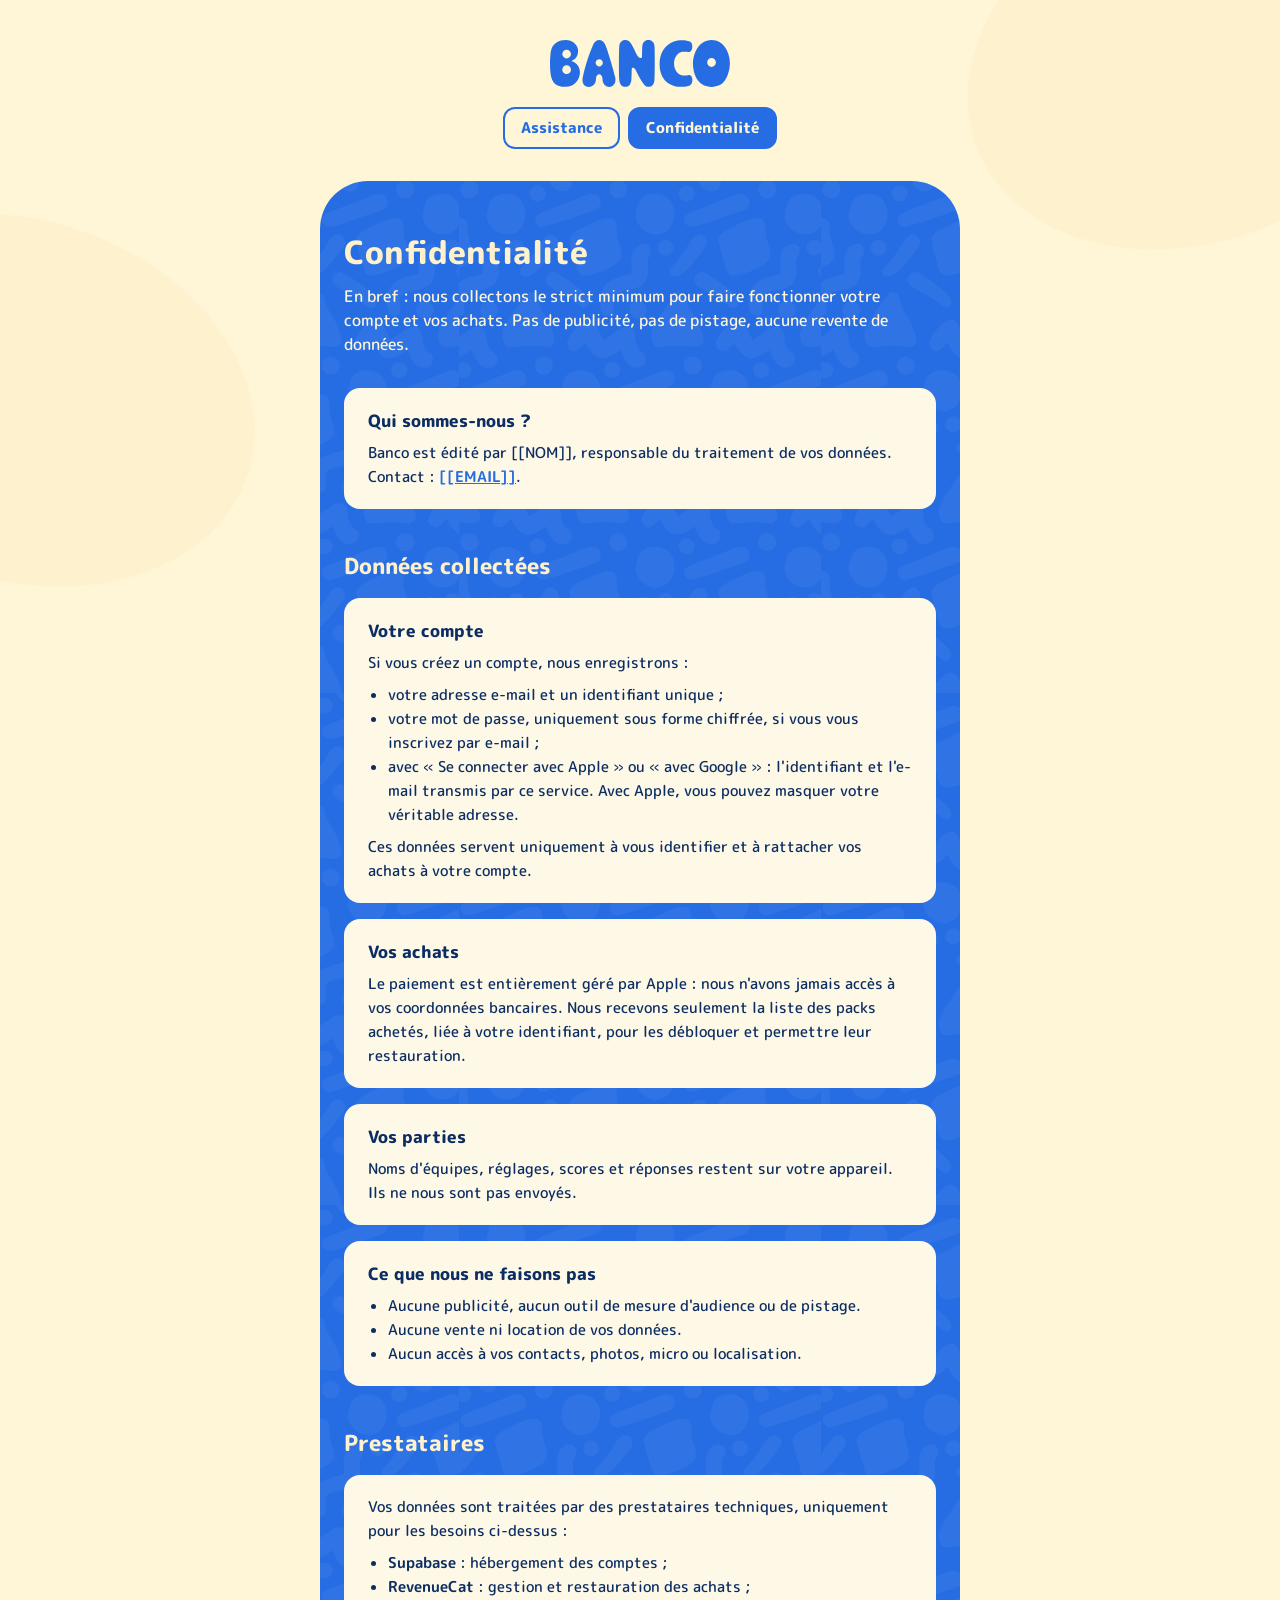
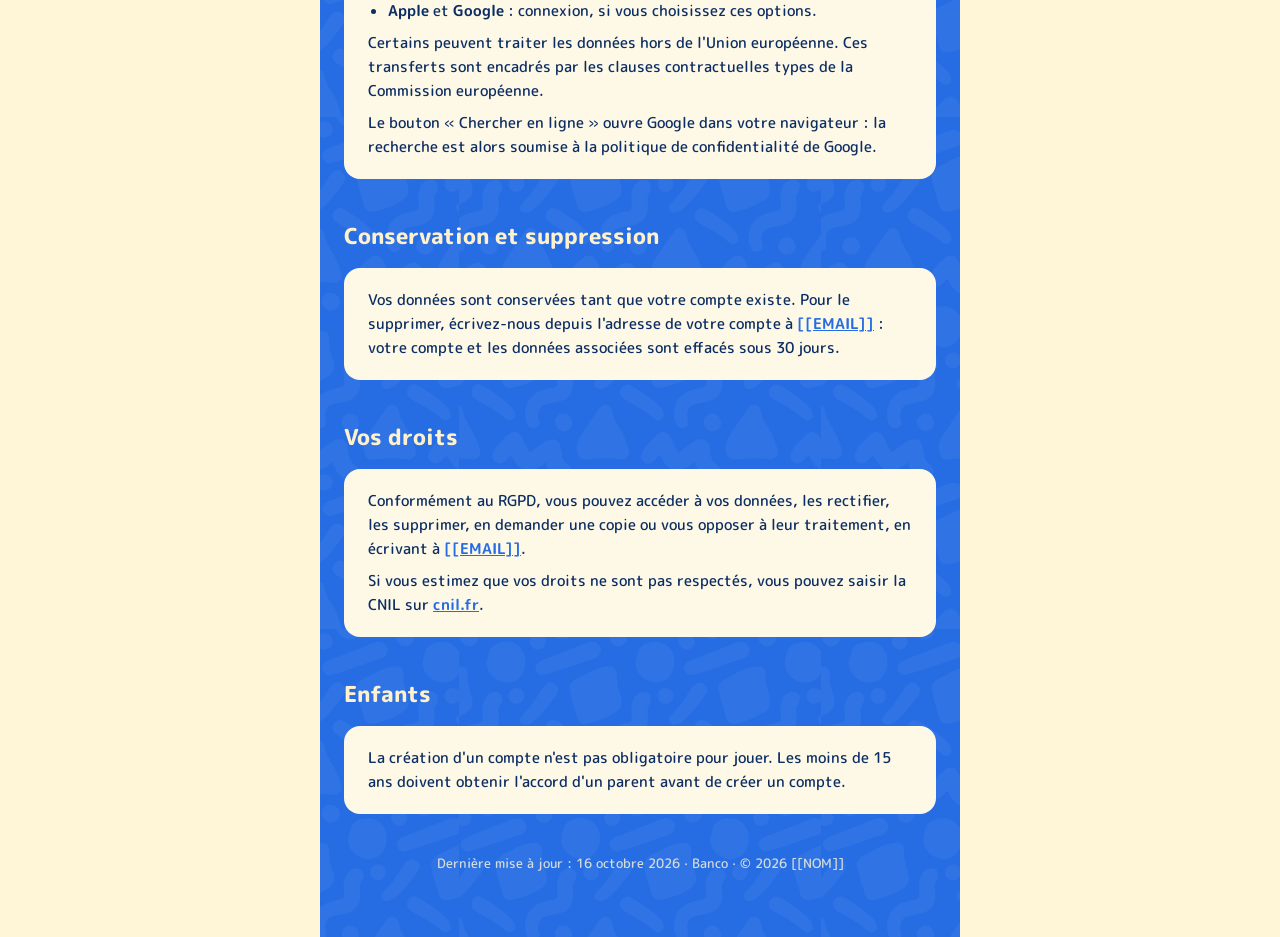
==== confidentialite.html @ dce541fc "feat: pages assistance et confidentialité Banco" ====
<!doctype html>
<html lang="fr">
<head>
  <meta charset="utf-8">
  <meta name="viewport" content="width=device-width, initial-scale=1">
  <title>Banco – Confidentialité</title>
  <meta name="description" content="Politique de confidentialité du jeu Banco : données collectées, usage, conservation et vos droits.">
  <link rel="icon" href="assets/favicon.png">
  <link rel="apple-touch-icon" href="assets/icon.png">
  <link rel="preconnect" href="https://fonts.googleapis.com">
  <link rel="preconnect" href="https://fonts.gstatic.com" crossorigin>
  <link href="https://fonts.googleapis.com/css2?family=M+PLUS+Rounded+1c:wght@500;700;800&display=swap" rel="stylesheet">
  <link rel="stylesheet" href="style.css">
</head>
<body>
  <div class="page">
    <header>
      <img class="logo" src="assets/logo.svg" alt="Banco">
      <nav aria-label="Pages">
        <a href="./">Assistance</a>
        <a href="confidentialite.html" aria-current="page">Confidentialité</a>
      </nav>
    </header>

    <main class="panel">
      <h1>Confidentialité</h1>
      <p class="lead">En bref : nous collectons le strict minimum pour faire fonctionner votre compte et vos achats. Pas de publicité, pas de pistage, aucune revente de données.</p>

      <div class="card">
        <h3>Qui sommes-nous ?</h3>
        <p>Banco est édité par [[NOM]], responsable du traitement de vos données. Contact : <a href="mailto:[[EMAIL]]">[[EMAIL]]</a>.</p>
      </div>

      <h2>Données collectées</h2>

      <div class="card">
        <h3>Votre compte</h3>
        <p>Si vous créez un compte, nous enregistrons :</p>
        <ul>
          <li>votre adresse e-mail et un identifiant unique ;</li>
          <li>votre mot de passe, uniquement sous forme chiffrée, si vous vous inscrivez par e-mail ;</li>
          <li>avec « Se connecter avec Apple » ou « avec Google » : l'identifiant et l'e-mail transmis par ce service. Avec Apple, vous pouvez masquer votre véritable adresse.</li>
        </ul>
        <p>Ces données servent uniquement à vous identifier et à rattacher vos achats à votre compte.</p>
      </div>

      <div class="card">
        <h3>Vos achats</h3>
        <p>Le paiement est entièrement géré par Apple : nous n'avons jamais accès à vos coordonnées bancaires. Nous recevons seulement la liste des packs achetés, liée à votre identifiant, pour les débloquer et permettre leur restauration.</p>
      </div>

      <div class="card">
        <h3>Vos parties</h3>
        <p>Noms d'équipes, réglages, scores et réponses restent sur votre appareil. Ils ne nous sont pas envoyés.</p>
      </div>

      <div class="card">
        <h3>Ce que nous ne faisons pas</h3>
        <ul>
          <li>Aucune publicité, aucun outil de mesure d'audience ou de pistage.</li>
          <li>Aucune vente ni location de vos données.</li>
          <li>Aucun accès à vos contacts, photos, micro ou localisation.</li>
        </ul>
      </div>

      <h2>Prestataires</h2>
      <div class="card">
        <p>Vos données sont traitées par des prestataires techniques, uniquement pour les besoins ci-dessus :</p>
        <ul>
          <li><strong>Supabase</strong> : hébergement des comptes ;</li>
          <li><strong>RevenueCat</strong> : gestion et restauration des achats ;</li>
          <li><strong>Apple</strong> et <strong>Google</strong> : connexion, si vous choisissez ces options.</li>
        </ul>
        <p>Certains peuvent traiter les données hors de l'Union européenne. Ces transferts sont encadrés par les clauses contractuelles types de la Commission européenne.</p>
        <p>Le bouton « Chercher en ligne » ouvre Google dans votre navigateur : la recherche est alors soumise à la politique de confidentialité de Google.</p>
      </div>

      <h2>Conservation et suppression</h2>
      <div class="card">
        <p>Vos données sont conservées tant que votre compte existe. Pour le supprimer, écrivez-nous depuis l'adresse de votre compte à <a href="mailto:[[EMAIL]]?subject=Banco%20%E2%80%93%20Suppression%20de%20compte">[[EMAIL]]</a> : votre compte et les données associées sont effacés sous 30 jours.</p>
      </div>

      <h2>Vos droits</h2>
      <div class="card">
        <p>Conformément au RGPD, vous pouvez accéder à vos données, les rectifier, les supprimer, en demander une copie ou vous opposer à leur traitement, en écrivant à <a href="mailto:[[EMAIL]]">[[EMAIL]]</a>.</p>
        <p>Si vous estimez que vos droits ne sont pas respectés, vous pouvez saisir la CNIL sur <a href="https://www.cnil.fr">cnil.fr</a>.</p>
      </div>

      <h2>Enfants</h2>
      <div class="card">
        <p>La création d'un compte n'est pas obligatoire pour jouer. Les moins de 15 ans doivent obtenir l'accord d'un parent avant de créer un compte.</p>
      </div>

      <p class="updated">Dernière mise à jour : 16 octobre 2026 · Banco · © 2026 [[NOM]]</p>
    </main>
  </div>
</body>
</html>
---- style.css ----
/* Design system Banco — repris de src/theme/index.ts */
:root {
  --purple: #266de4;
  --purple-deep: #0c2d64;
  --cream: #fef6d7;
  --cream-card: #fef9e6;
  --cream-title: #fef1cc;
  --orange: #fb940e;
  --yellow: #f2c512;
  --orange-border: #a15c03;
  --blob: #fbb040;
  --font: 'M PLUS Rounded 1c', system-ui, -apple-system, sans-serif;
}

* { box-sizing: border-box; margin: 0; padding: 0; }

body {
  font-family: var(--font);
  font-weight: 500;
  background: var(--cream);
  color: var(--purple-deep);
  min-height: 100vh;
  display: flex;
  flex-direction: column;
  align-items: center;
  overflow-x: hidden;
  -webkit-font-smoothing: antialiased;
}

/* Blobs orange à 6 %, comme HomeBackground */
body::before,
body::after {
  content: '';
  position: fixed;
  z-index: -1;
  border-radius: 50%;
  background: var(--blob);
  opacity: 0.06;
  width: 480px;
  height: 360px;
}
body::before { top: -120px; right: -160px; transform: rotate(-22deg); }
body::after { top: 220px; left: -220px; transform: rotate(18deg); }

.page { width: 100%; max-width: 640px; display: flex; flex-direction: column; flex: 1; }

header {
  display: flex;
  flex-direction: column;
  align-items: center;
  gap: 20px;
  padding: 40px 16px 32px;
}
.logo { width: 180px; height: auto; }

nav { display: flex; gap: 8px; flex-wrap: wrap; justify-content: center; }
nav a {
  font-weight: 800;
  font-size: 15px;
  text-decoration: none;
  color: var(--purple);
  padding: 8px 16px;
  border-radius: 12px;
  border: 2px solid var(--purple);
}
nav a[aria-current='page'] { background: var(--purple); color: var(--cream); }

/* Panneau bleu à coins arrondis + pattern blanc à 4 % */
.panel {
  position: relative;
  flex: 1;
  background: var(--purple);
  border-radius: 48px 48px 0 0;
  padding: 48px 24px 64px;
  overflow: hidden;
}
.panel::before {
  content: '';
  position: absolute;
  inset: 0;
  background: url('assets/pattern.svg') top center / 362px auto repeat;
  opacity: 0.04;
  pointer-events: none;
}
.panel > * { position: relative; }

h1 {
  font-weight: 800;
  font-size: 32px;
  color: var(--cream-title);
  margin-bottom: 8px;
}
.lead { color: var(--cream); font-size: 16px; line-height: 1.5; margin-bottom: 32px; }

h2 {
  font-weight: 800;
  font-size: 22px;
  color: var(--cream-title);
  margin: 40px 0 16px;
}

.card {
  background: var(--cream-card);
  border-radius: 16px;
  padding: 20px 24px;
  margin-bottom: 16px;
}
.card h3 { font-weight: 800; font-size: 17px; margin-bottom: 8px; }
.card p, .card li { font-size: 15px; line-height: 1.6; }
.card p + p, .card p + ul, .card ul + p { margin-top: 8px; }
.card ul { padding-left: 20px; }
.card a { color: var(--purple); font-weight: 700; }

/* Bouton orange de l'app (dégradé, bordure et ombre franche) */
.btn {
  display: flex;
  align-items: center;
  justify-content: center;
  height: 51px;
  border-radius: 16px;
  border: 2px solid var(--orange-border);
  box-shadow: -1px 2px 0 var(--orange-border);
  background: linear-gradient(90deg, var(--orange), var(--yellow));
  color: var(--cream);
  font-family: var(--font);
  font-weight: 500;
  font-size: 20px;
  text-decoration: none;
  margin-top: 16px;
}
.card a.btn { color: var(--cream); font-weight: 500; }
.btn:active { transform: translate(-1px, 2px); box-shadow: none; }

details.card { cursor: pointer; }
details.card summary {
  font-weight: 800;
  font-size: 17px;
  list-style: none;
  display: flex;
  justify-content: space-between;
  gap: 12px;
}
details.card summary::-webkit-details-marker { display: none; }
details.card summary::after { content: '+'; color: var(--purple); font-size: 22px; line-height: 1; }
details.card[open] summary::after { content: '–'; }
details.card[open] summary { margin-bottom: 8px; }

.updated { color: var(--cream); opacity: 0.8; font-size: 13px; margin-top: 40px; text-align: center; }

a:focus-visible, summary:focus-visible { outline: 3px solid var(--yellow); outline-offset: 3px; }
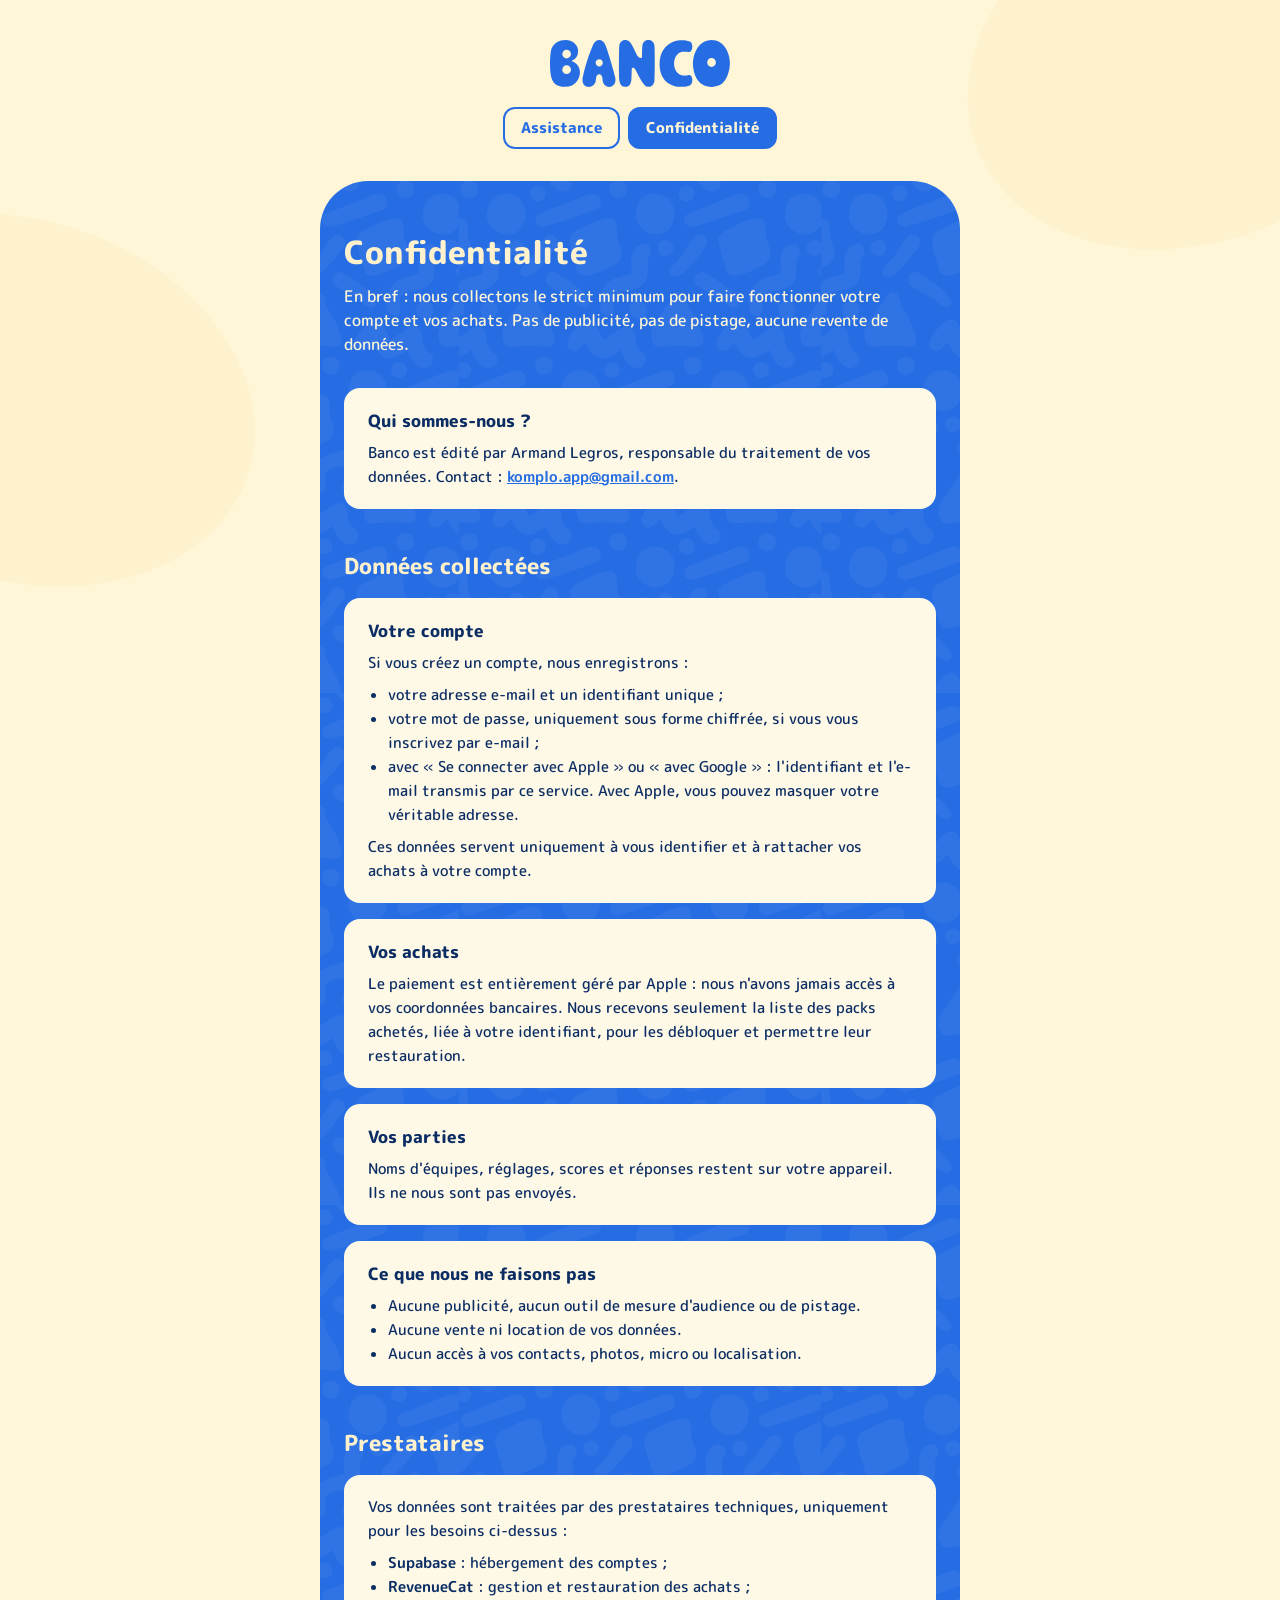
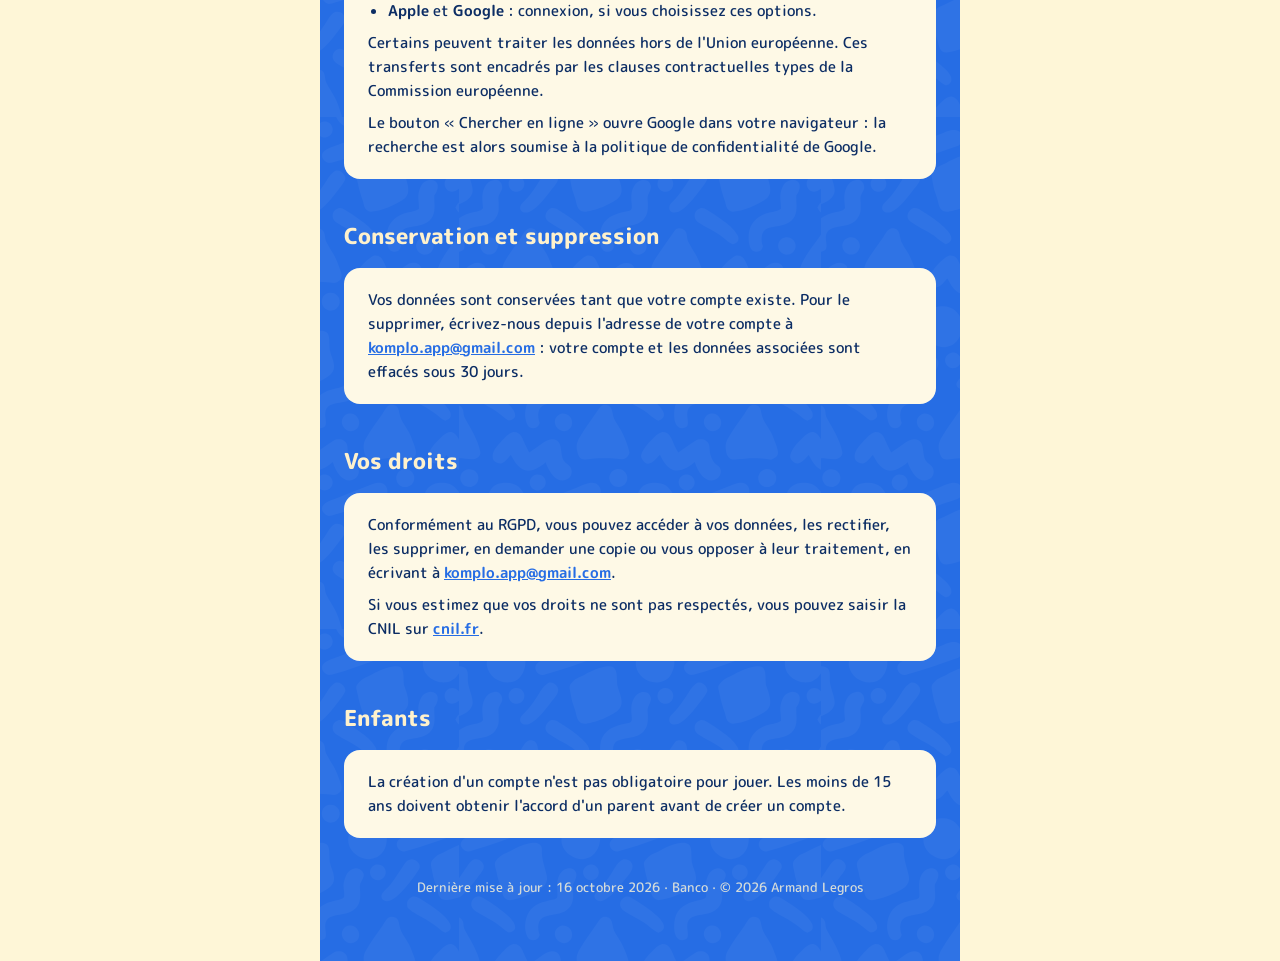
==== commit 2fc5d57d: "chore: coordonnées de contact" ====
--- a/confidentialite.html
+++ b/confidentialite.html
@@ -28,7 +28,7 @@
 
       <div class="card">
         <h3>Qui sommes-nous ?</h3>
-        <p>Banco est édité par [[NOM]], responsable du traitement de vos données. Contact : <a href="mailto:[[EMAIL]]">[[EMAIL]]</a>.</p>
+        <p>Banco est édité par Armand Legros, responsable du traitement de vos données. Contact : <a href="mailto:komplo.app@gmail.com">komplo.app@gmail.com</a>.</p>
       </div>
 
       <h2>Données collectées</h2>
@@ -77,12 +77,12 @@
 
       <h2>Conservation et suppression</h2>
       <div class="card">
-        <p>Vos données sont conservées tant que votre compte existe. Pour le supprimer, écrivez-nous depuis l'adresse de votre compte à <a href="mailto:[[EMAIL]]?subject=Banco%20%E2%80%93%20Suppression%20de%20compte">[[EMAIL]]</a> : votre compte et les données associées sont effacés sous 30 jours.</p>
+        <p>Vos données sont conservées tant que votre compte existe. Pour le supprimer, écrivez-nous depuis l'adresse de votre compte à <a href="mailto:komplo.app@gmail.com?subject=Banco%20%E2%80%93%20Suppression%20de%20compte">komplo.app@gmail.com</a> : votre compte et les données associées sont effacés sous 30 jours.</p>
       </div>
 
       <h2>Vos droits</h2>
       <div class="card">
-        <p>Conformément au RGPD, vous pouvez accéder à vos données, les rectifier, les supprimer, en demander une copie ou vous opposer à leur traitement, en écrivant à <a href="mailto:[[EMAIL]]">[[EMAIL]]</a>.</p>
+        <p>Conformément au RGPD, vous pouvez accéder à vos données, les rectifier, les supprimer, en demander une copie ou vous opposer à leur traitement, en écrivant à <a href="mailto:komplo.app@gmail.com">komplo.app@gmail.com</a>.</p>
         <p>Si vous estimez que vos droits ne sont pas respectés, vous pouvez saisir la CNIL sur <a href="https://www.cnil.fr">cnil.fr</a>.</p>
       </div>
 
@@ -91,7 +91,7 @@
         <p>La création d'un compte n'est pas obligatoire pour jouer. Les moins de 15 ans doivent obtenir l'accord d'un parent avant de créer un compte.</p>
       </div>
 
-      <p class="updated">Dernière mise à jour : 16 octobre 2026 · Banco · © 2026 [[NOM]]</p>
+      <p class="updated">Dernière mise à jour : 16 octobre 2026 · Banco · © 2026 Armand Legros</p>
     </main>
   </div>
 </body>
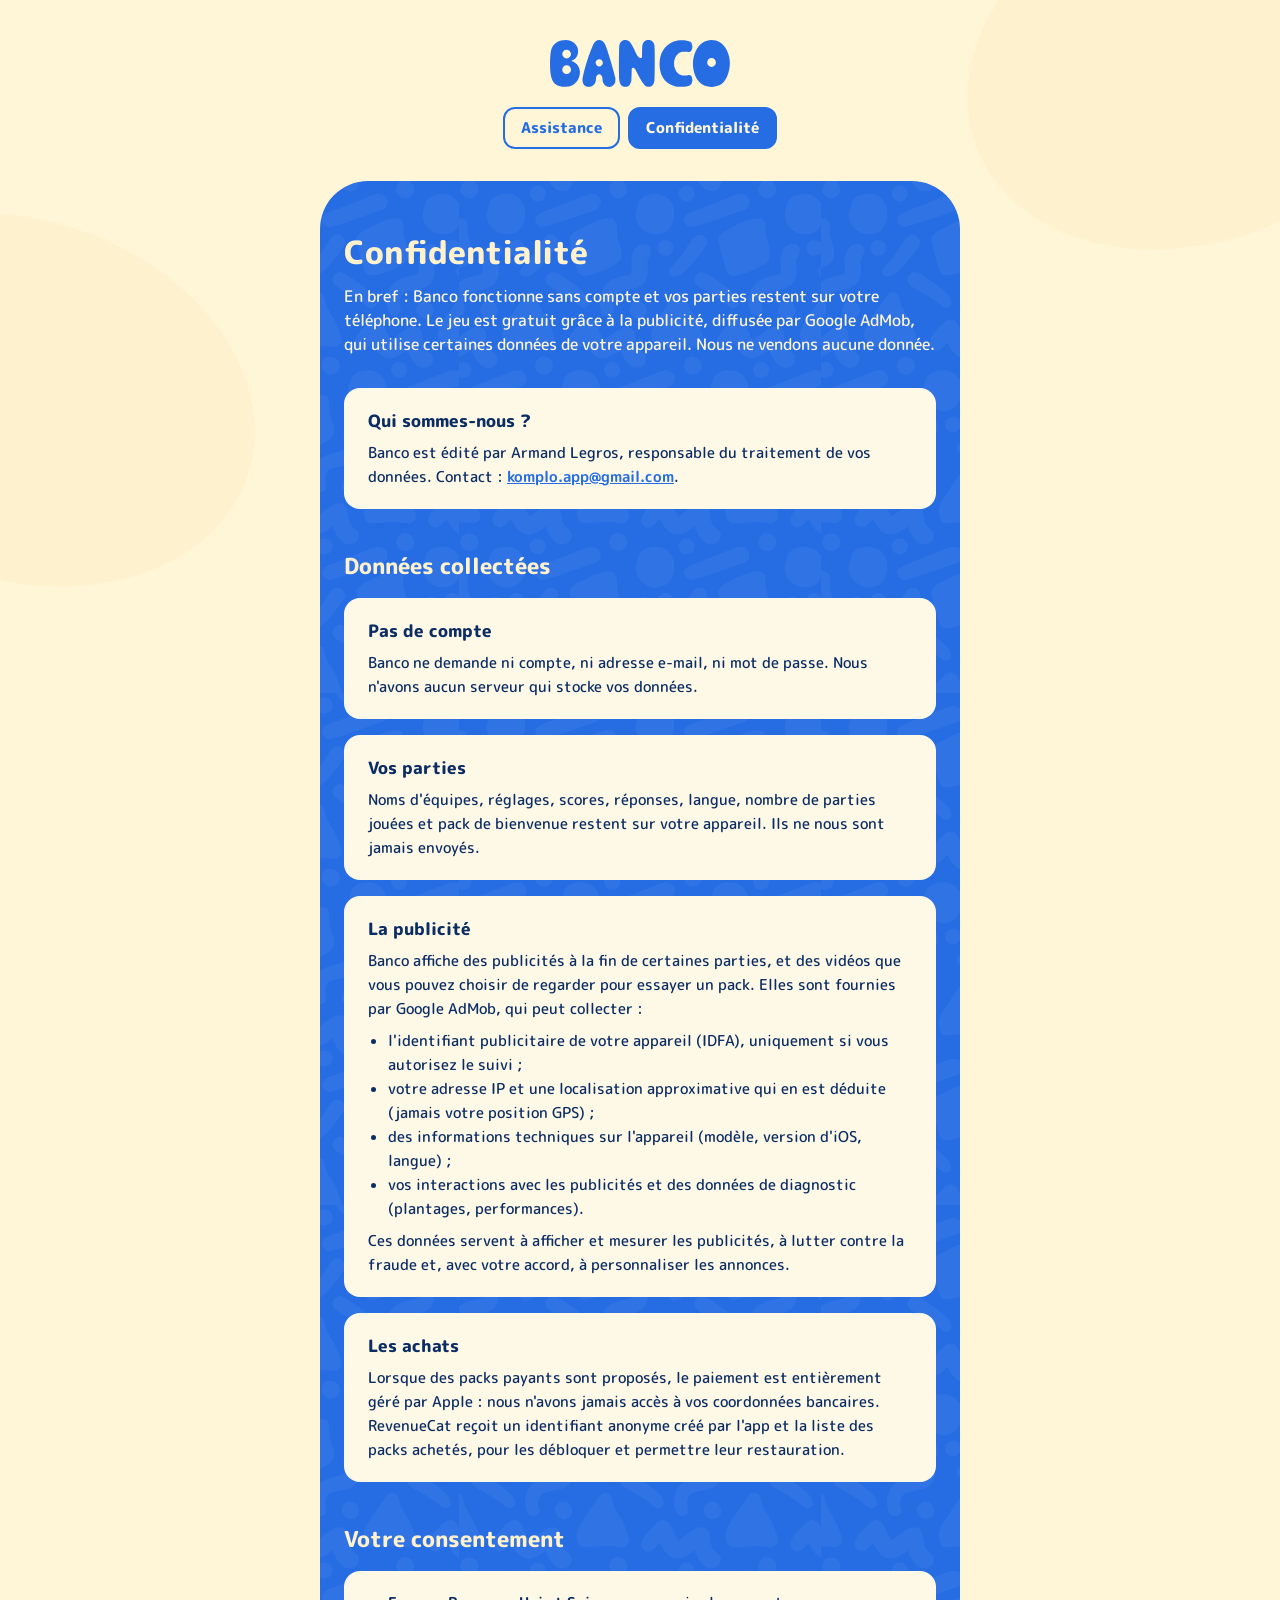
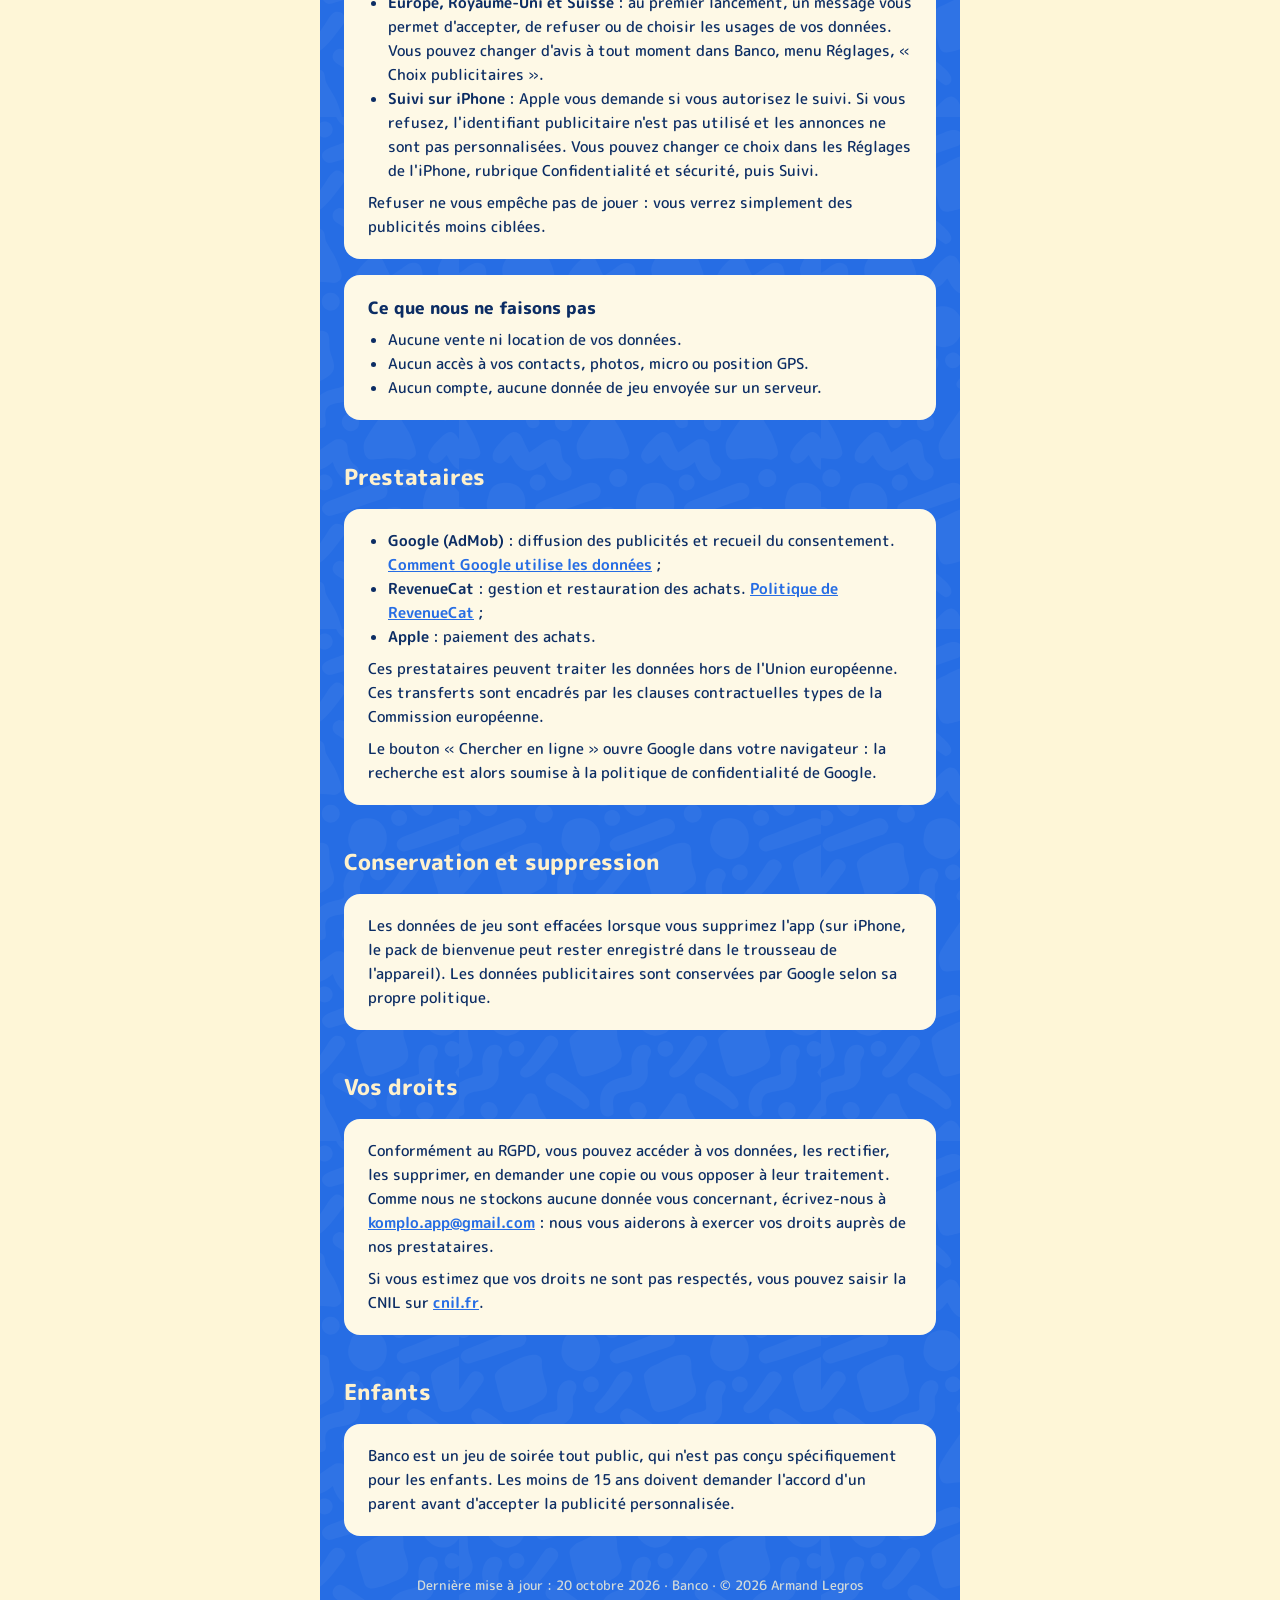
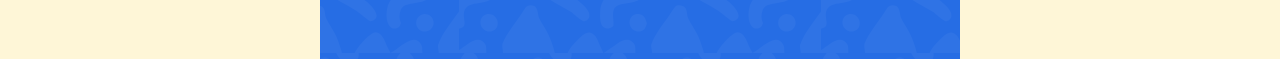
==== commit f7c9bf93: "docs: confidentialité réécrite (publicité AdMob, consentement, sans compte)" ====
--- a/confidentialite.html
+++ b/confidentialite.html
@@ -4,7 +4,7 @@
   <meta charset="utf-8">
   <meta name="viewport" content="width=device-width, initial-scale=1">
   <title>Banco – Confidentialité</title>
-  <meta name="description" content="Politique de confidentialité du jeu Banco : données collectées, usage, conservation et vos droits.">
+  <meta name="description" content="Politique de confidentialité du jeu Banco : publicité, données collectées, consentement et vos droits.">
   <link rel="icon" href="assets/favicon.png">
   <link rel="apple-touch-icon" href="assets/icon.png">
   <link rel="preconnect" href="https://fonts.googleapis.com">
@@ -24,7 +24,7 @@
 
     <main class="panel">
       <h1>Confidentialité</h1>
-      <p class="lead">En bref : nous collectons le strict minimum pour faire fonctionner votre compte et vos achats. Pas de publicité, pas de pistage, aucune revente de données.</p>
+      <p class="lead">En bref : Banco fonctionne sans compte et vos parties restent sur votre téléphone. Le jeu est gratuit grâce à la publicité, diffusée par Google AdMob, qui utilise certaines données de votre appareil. Nous ne vendons aucune donnée.</p>
 
       <div class="card">
         <h3>Qui sommes-nous ?</h3>
@@ -34,64 +34,78 @@
       <h2>Données collectées</h2>
 
       <div class="card">
-        <h3>Votre compte</h3>
-        <p>Si vous créez un compte, nous enregistrons :</p>
-        <ul>
-          <li>votre adresse e-mail et un identifiant unique ;</li>
-          <li>votre mot de passe, uniquement sous forme chiffrée, si vous vous inscrivez par e-mail ;</li>
-          <li>avec « Se connecter avec Apple » ou « avec Google » : l'identifiant et l'e-mail transmis par ce service. Avec Apple, vous pouvez masquer votre véritable adresse.</li>
-        </ul>
-        <p>Ces données servent uniquement à vous identifier et à rattacher vos achats à votre compte.</p>
-      </div>
-
-      <div class="card">
-        <h3>Vos achats</h3>
-        <p>Le paiement est entièrement géré par Apple : nous n'avons jamais accès à vos coordonnées bancaires. Nous recevons seulement la liste des packs achetés, liée à votre identifiant, pour les débloquer et permettre leur restauration.</p>
+        <h3>Pas de compte</h3>
+        <p>Banco ne demande ni compte, ni adresse e-mail, ni mot de passe. Nous n'avons aucun serveur qui stocke vos données.</p>
       </div>
 
       <div class="card">
         <h3>Vos parties</h3>
-        <p>Noms d'équipes, réglages, scores et réponses restent sur votre appareil. Ils ne nous sont pas envoyés.</p>
+        <p>Noms d'équipes, réglages, scores, réponses, langue, nombre de parties jouées et pack de bienvenue restent sur votre appareil. Ils ne nous sont jamais envoyés.</p>
+      </div>
+
+      <div class="card">
+        <h3>La publicité</h3>
+        <p>Banco affiche des publicités à la fin de certaines parties, et des vidéos que vous pouvez choisir de regarder pour essayer un pack. Elles sont fournies par Google AdMob, qui peut collecter :</p>
+        <ul>
+          <li>l'identifiant publicitaire de votre appareil (IDFA), uniquement si vous autorisez le suivi ;</li>
+          <li>votre adresse IP et une localisation approximative qui en est déduite (jamais votre position GPS) ;</li>
+          <li>des informations techniques sur l'appareil (modèle, version d'iOS, langue) ;</li>
+          <li>vos interactions avec les publicités et des données de diagnostic (plantages, performances).</li>
+        </ul>
+        <p>Ces données servent à afficher et mesurer les publicités, à lutter contre la fraude et, avec votre accord, à personnaliser les annonces.</p>
+      </div>
+
+      <div class="card">
+        <h3>Les achats</h3>
+        <p>Lorsque des packs payants sont proposés, le paiement est entièrement géré par Apple : nous n'avons jamais accès à vos coordonnées bancaires. RevenueCat reçoit un identifiant anonyme créé par l'app et la liste des packs achetés, pour les débloquer et permettre leur restauration.</p>
+      </div>
+
+      <h2>Votre consentement</h2>
+      <div class="card">
+        <ul>
+          <li><strong>Europe, Royaume-Uni et Suisse</strong> : au premier lancement, un message vous permet d'accepter, de refuser ou de choisir les usages de vos données. Vous pouvez changer d'avis à tout moment dans Banco, menu Réglages, « Choix publicitaires ».</li>
+          <li><strong>Suivi sur iPhone</strong> : Apple vous demande si vous autorisez le suivi. Si vous refusez, l'identifiant publicitaire n'est pas utilisé et les annonces ne sont pas personnalisées. Vous pouvez changer ce choix dans les Réglages de l'iPhone, rubrique Confidentialité et sécurité, puis Suivi.</li>
+        </ul>
+        <p>Refuser ne vous empêche pas de jouer : vous verrez simplement des publicités moins ciblées.</p>
       </div>
 
       <div class="card">
         <h3>Ce que nous ne faisons pas</h3>
         <ul>
-          <li>Aucune publicité, aucun outil de mesure d'audience ou de pistage.</li>
           <li>Aucune vente ni location de vos données.</li>
-          <li>Aucun accès à vos contacts, photos, micro ou localisation.</li>
+          <li>Aucun accès à vos contacts, photos, micro ou position GPS.</li>
+          <li>Aucun compte, aucune donnée de jeu envoyée sur un serveur.</li>
         </ul>
       </div>
 
       <h2>Prestataires</h2>
       <div class="card">
-        <p>Vos données sont traitées par des prestataires techniques, uniquement pour les besoins ci-dessus :</p>
         <ul>
-          <li><strong>Supabase</strong> : hébergement des comptes ;</li>
-          <li><strong>RevenueCat</strong> : gestion et restauration des achats ;</li>
-          <li><strong>Apple</strong> et <strong>Google</strong> : connexion, si vous choisissez ces options.</li>
+          <li><strong>Google (AdMob)</strong> : diffusion des publicités et recueil du consentement. <a href="https://policies.google.com/technologies/partner-sites">Comment Google utilise les données</a> ;</li>
+          <li><strong>RevenueCat</strong> : gestion et restauration des achats. <a href="https://www.revenuecat.com/privacy">Politique de RevenueCat</a> ;</li>
+          <li><strong>Apple</strong> : paiement des achats.</li>
         </ul>
-        <p>Certains peuvent traiter les données hors de l'Union européenne. Ces transferts sont encadrés par les clauses contractuelles types de la Commission européenne.</p>
+        <p>Ces prestataires peuvent traiter les données hors de l'Union européenne. Ces transferts sont encadrés par les clauses contractuelles types de la Commission européenne.</p>
         <p>Le bouton « Chercher en ligne » ouvre Google dans votre navigateur : la recherche est alors soumise à la politique de confidentialité de Google.</p>
       </div>
 
       <h2>Conservation et suppression</h2>
       <div class="card">
-        <p>Vos données sont conservées tant que votre compte existe. Pour le supprimer, écrivez-nous depuis l'adresse de votre compte à <a href="mailto:komplo.app@gmail.com?subject=Banco%20%E2%80%93%20Suppression%20de%20compte">komplo.app@gmail.com</a> : votre compte et les données associées sont effacés sous 30 jours.</p>
+        <p>Les données de jeu sont effacées lorsque vous supprimez l'app (sur iPhone, le pack de bienvenue peut rester enregistré dans le trousseau de l'appareil). Les données publicitaires sont conservées par Google selon sa propre politique.</p>
       </div>
 
       <h2>Vos droits</h2>
       <div class="card">
-        <p>Conformément au RGPD, vous pouvez accéder à vos données, les rectifier, les supprimer, en demander une copie ou vous opposer à leur traitement, en écrivant à <a href="mailto:komplo.app@gmail.com">komplo.app@gmail.com</a>.</p>
+        <p>Conformément au RGPD, vous pouvez accéder à vos données, les rectifier, les supprimer, en demander une copie ou vous opposer à leur traitement. Comme nous ne stockons aucune donnée vous concernant, écrivez-nous à <a href="mailto:komplo.app@gmail.com">komplo.app@gmail.com</a> : nous vous aiderons à exercer vos droits auprès de nos prestataires.</p>
         <p>Si vous estimez que vos droits ne sont pas respectés, vous pouvez saisir la CNIL sur <a href="https://www.cnil.fr">cnil.fr</a>.</p>
       </div>
 
       <h2>Enfants</h2>
       <div class="card">
-        <p>La création d'un compte n'est pas obligatoire pour jouer. Les moins de 15 ans doivent obtenir l'accord d'un parent avant de créer un compte.</p>
+        <p>Banco est un jeu de soirée tout public, qui n'est pas conçu spécifiquement pour les enfants. Les moins de 15 ans doivent demander l'accord d'un parent avant d'accepter la publicité personnalisée.</p>
       </div>
 
-      <p class="updated">Dernière mise à jour : 16 octobre 2026 · Banco · © 2026 Armand Legros</p>
+      <p class="updated">Dernière mise à jour : 20 octobre 2026 · Banco · © 2026 Armand Legros</p>
     </main>
   </div>
 </body>
